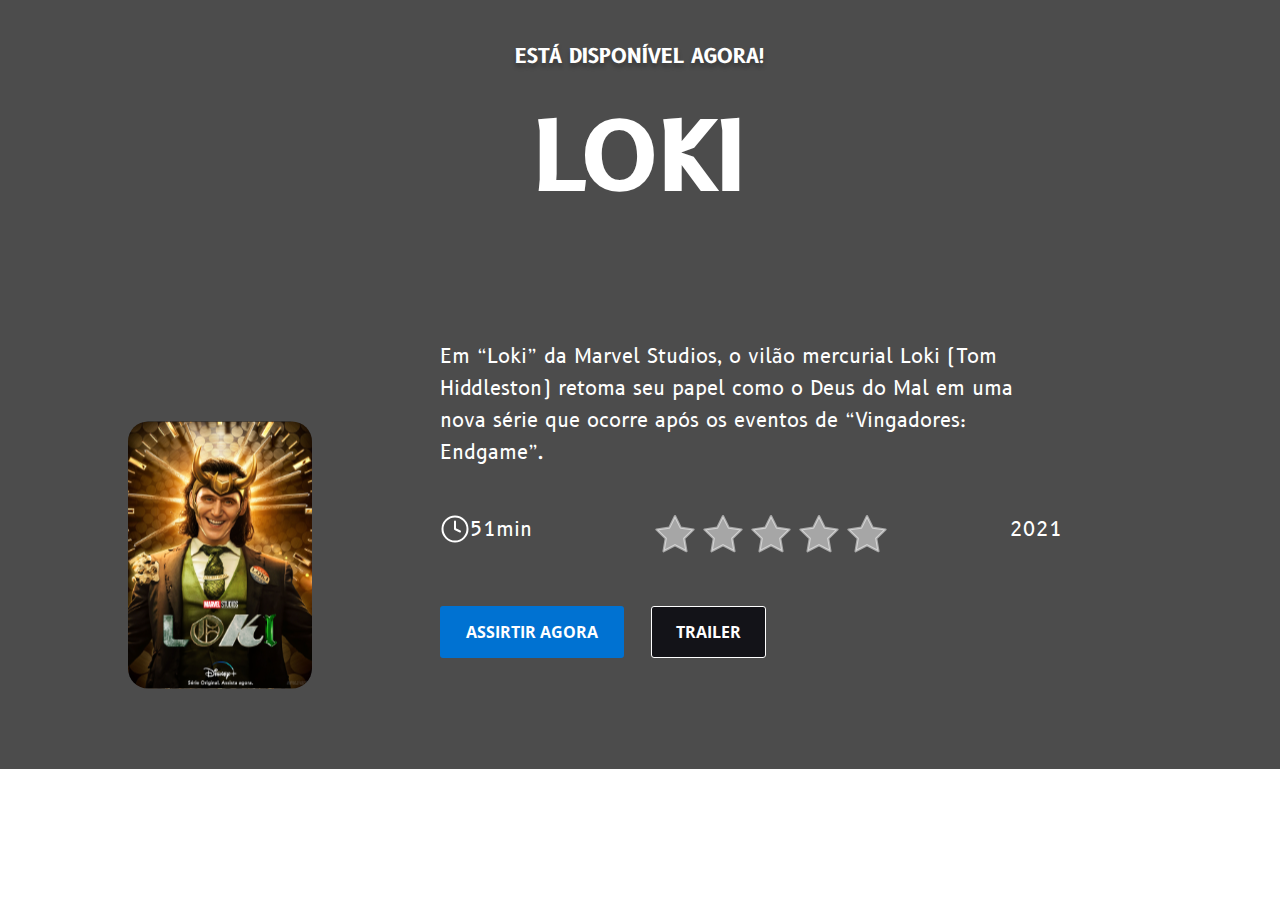
==== loki/index.html @ bc7e1250 "desafio 8 codelandia" ====
<!DOCTYPE html>
<html lang="en">

<head>
    <meta charset="UTF-8">
    <meta http-equiv="X-UA-Compatible" content="IE=edge">
    <meta name="viewport" content="width=device-width, initial-scale=1.0">
    <title>Loki</title>
    <link href="https://fonts.googleapis.com/css2?family=B612:wght@400;700&family=Open+Sans:wght@300;400;500;700&display=swap" rel="stylesheet">
    <link rel="stylesheet" href="style.css">
</head>

<body>
    <div class="efect">
        <h3>ESTÁ DISPONÍVEL AGORA!</h3>
        <h1>LOKI</h1>
        <main>
            <img class="capa" src="imagens/capa.svg" alt="">
            <div class="content">
                <p>Em “Loki” da Marvel Studios, o vilão mercurial Loki (Tom Hiddleston) retoma seu papel como o Deus do Mal em uma nova série que ocorre após os eventos de “Vingadores: Endgame”. </p>
                <div class="info">
                    <div class="duration"><img src="imagens/clock.svg" alt="">
                        <p>51min</p>
                    </div>
                    <div class="stars">
                        <img src="imagens/star.svg" alt="">
                        <img src="imagens/star.svg" alt="">
                        <img src="imagens/star.svg" alt="">
                        <img src="imagens/star.svg" alt="">
                        <img src="imagens/star.svg" alt="">
                    </div>
                    <div class="year">
                        <p>2021</p>
                    </div>
                </div>
                <button id="btn1">ASSIRTIR AGORA</button>
                <button id="btn2">TRAILER</button>
            </div>
        </main>
    </div>
    <script src="script.js"></script>
</body>

</html>
---- loki/style.css ----
* {
    margin: 0;
    padding: 0;
    box-sizing: border-box;
}

.efect {
    background: rgba(0, 0, 0, 0.7);
}

body {
    background-image: url(imagens/fundo.svg);
    background-position: center;
    background-size: cover;
    background-repeat: no-repeat;
    color: #ffffff;
    font-family: 'B612';
    display: flex;
    flex-direction: column;
    align-items: center;
}

h3 {
    font-family: 'B612';
    font-style: normal;
    font-weight: 700;
    font-size: 20px;
    line-height: 24px;
    text-shadow: 0px 4px 4px rgba(0, 0, 0, 0.25);
    text-align: center;
    margin: 45px 0 35px;
}

h1 {
    font-family: 'B612';
    font-style: normal;
    font-weight: 700;
    font-size: 96px;
    line-height: 117px;
    text-align: center;
    margin-bottom: 120px;
}

main {
    display: flex;
}

.capa {
    margin: 0 10vw;
}

.content {
    margin-right: 17vw;
}

.content p {
    font-family: 'B612';
    font-style: normal;
    font-weight: 400;
    font-size: 20px;
    line-height: 32px;
}

.info {
    display: flex;
    justify-content: space-between;
    font-family: 'B612';
    font-style: normal;
    font-weight: 700;
    font-size: 24px;
    line-height: 29px;
    margin: 45px 0;
}

.info .duration {
    display: -webkit-box;
}

#btn1 {
    background: #0072D2;
    border-radius: 3px;
    width: 184px;
    height: 52px;
    border: none;
    font-family: 'Open Sans';
    font-style: normal;
    font-weight: 700;
    font-size: 16px;
    line-height: 22px;
    color: #FFFFFF;
}

#btn2 {
    margin-left: 21px;
    margin-bottom: 111px;
    background: #131318;
    border: 1px solid #FFFFFF;
    box-sizing: border-box;
    border-radius: 3px;
    width: 115px;
    height: 52px;
    font-family: 'Open Sans';
    font-style: normal;
    font-weight: 700;
    font-size: 16px;
    line-height: 22px;
    color: #FFFFFF;
}
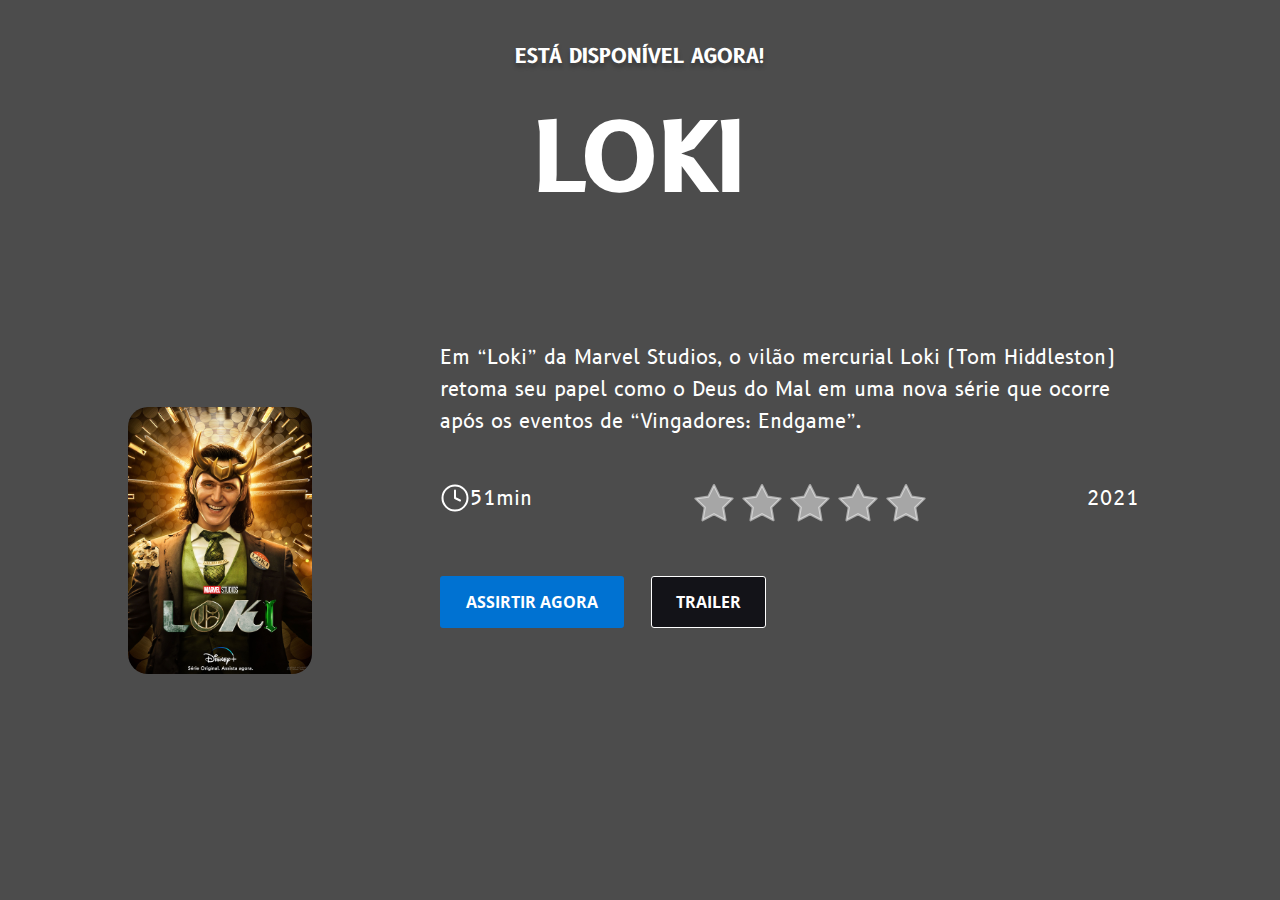
==== commit a78aa10c: "correcoes projeto loki" ====
--- a/loki/index.html
+++ b/loki/index.html
@@ -8,16 +8,18 @@
     <title>Loki</title>
     <link href="https://fonts.googleapis.com/css2?family=B612:wght@400;700&family=Open+Sans:wght@300;400;500;700&display=swap" rel="stylesheet">
     <link rel="stylesheet" href="style.css">
+
+    <!-- <link rel="stylesheet" href="css/widescreen-style.css"> -->
 </head>
 
-<body>
+<body height=" window.innerHeight;">
     <div class="efect">
         <h3>ESTÁ DISPONÍVEL AGORA!</h3>
         <h1>LOKI</h1>
         <main>
             <img class="capa" src="imagens/capa.svg" alt="">
             <div class="content">
-                <p>Em “Loki” da Marvel Studios, o vilão mercurial Loki (Tom Hiddleston) retoma seu papel como o Deus do Mal em uma nova série que ocorre após os eventos de “Vingadores: Endgame”. </p>
+                <p id="p1">Em “Loki” da Marvel Studios, o vilão mercurial Loki (Tom Hiddleston) retoma seu papel como o Deus do Mal em uma nova série que ocorre após os eventos de “Vingadores: Endgame”. </p>
                 <div class="info">
                     <div class="duration"><img src="imagens/clock.svg" alt="">
                         <p>51min</p>
@@ -33,8 +35,12 @@
                         <p>2021</p>
                     </div>
                 </div>
-                <button id="btn1">ASSIRTIR AGORA</button>
-                <button id="btn2">TRAILER</button>
+                <div class="mobile">
+                    <button id="btn1">ASSIRTIR AGORA</button>
+                    <button id="btn2">TRAILER</button>
+                    <div id="linha"></div>
+                    <p>Em “Loki” da Marvel Studios, o vilão mercurial Loki (Tom Hiddleston) retoma seu papel como o Deus do Mal em uma nova série que ocorre após os eventos de “Vingadores: Endgame”. </p>
+                </div>
             </div>
         </main>
     </div>
--- a/loki/style.css
+++ b/loki/style.css
@@ -6,9 +6,12 @@
 
 .efect {
     background: rgba(0, 0, 0, 0.7);
+    min-height: 100vh;
+    width: 100%;
 }
 
 body {
+    min-height: 100vh;
     background-image: url(imagens/fundo.svg);
     background-position: center;
     background-size: cover;
@@ -36,7 +39,7 @@
     font-style: normal;
     font-weight: 700;
     font-size: 96px;
-    line-height: 117px;
+    line-height: 118px;
     text-align: center;
     margin-bottom: 120px;
 }
@@ -50,7 +53,8 @@
 }
 
 .content {
-    margin-right: 17vw;
+    margin-right: 11%;
+    max-width: 100vw;
 }
 
 .content p {
@@ -68,7 +72,7 @@
     font-style: normal;
     font-weight: 700;
     font-size: 24px;
-    line-height: 29px;
+    line-height: 30px;
     margin: 45px 0;
 }
 
@@ -105,4 +109,76 @@
     font-size: 16px;
     line-height: 22px;
     color: #FFFFFF;
+}
+
+.mobile p {
+    display: none;
+}
+
+@media screen and (max-width:710px) {
+    h3 {
+        font-size: 18px;
+        line-height: 22px;
+    }
+    h1 {
+        font-size: 64px;
+        line-height: 78px;
+    }
+    main {
+        display: block;
+    }
+    img.capa {
+        display: none;
+    }
+    .content {
+        margin-right: 0px;
+    }
+    .content #p1 {
+        margin: 0 24px;
+        font-size: 14px;
+        line-height: 140%;
+        display: none;
+    }
+    .info {
+        margin: 298px 24px 41px;
+        font-size: 17px;
+        line-height: 20px;
+    }
+    .info img {
+        width: 25px;
+        height: 25px;
+    }
+    .stars img {
+        width: 20px;
+        height: 20px;
+    }
+    .mobile {
+        background-color: #19191F;
+        border-radius: 20px 20px 0px 0px;
+        height: 50vh;
+    }
+    #btn1,
+    #btn2 {
+        margin: 32px 0 0;
+        width: 40vw;
+        height: 35px;
+        font-size: 14px;
+        line-height: 19px;
+    }
+    #btn1 {
+        margin-left: 24px;
+    }
+    #btn2 {
+        margin-left: 11px;
+        margin-bottom: 0px;
+    }
+    #linha {
+        background-color: rgba(196, 196, 196, 0.08);
+        height: 1px;
+        margin: 24px 0;
+    }
+    .mobile p {
+        display: block;
+        margin-bottom: 25vh;
+    }
 }